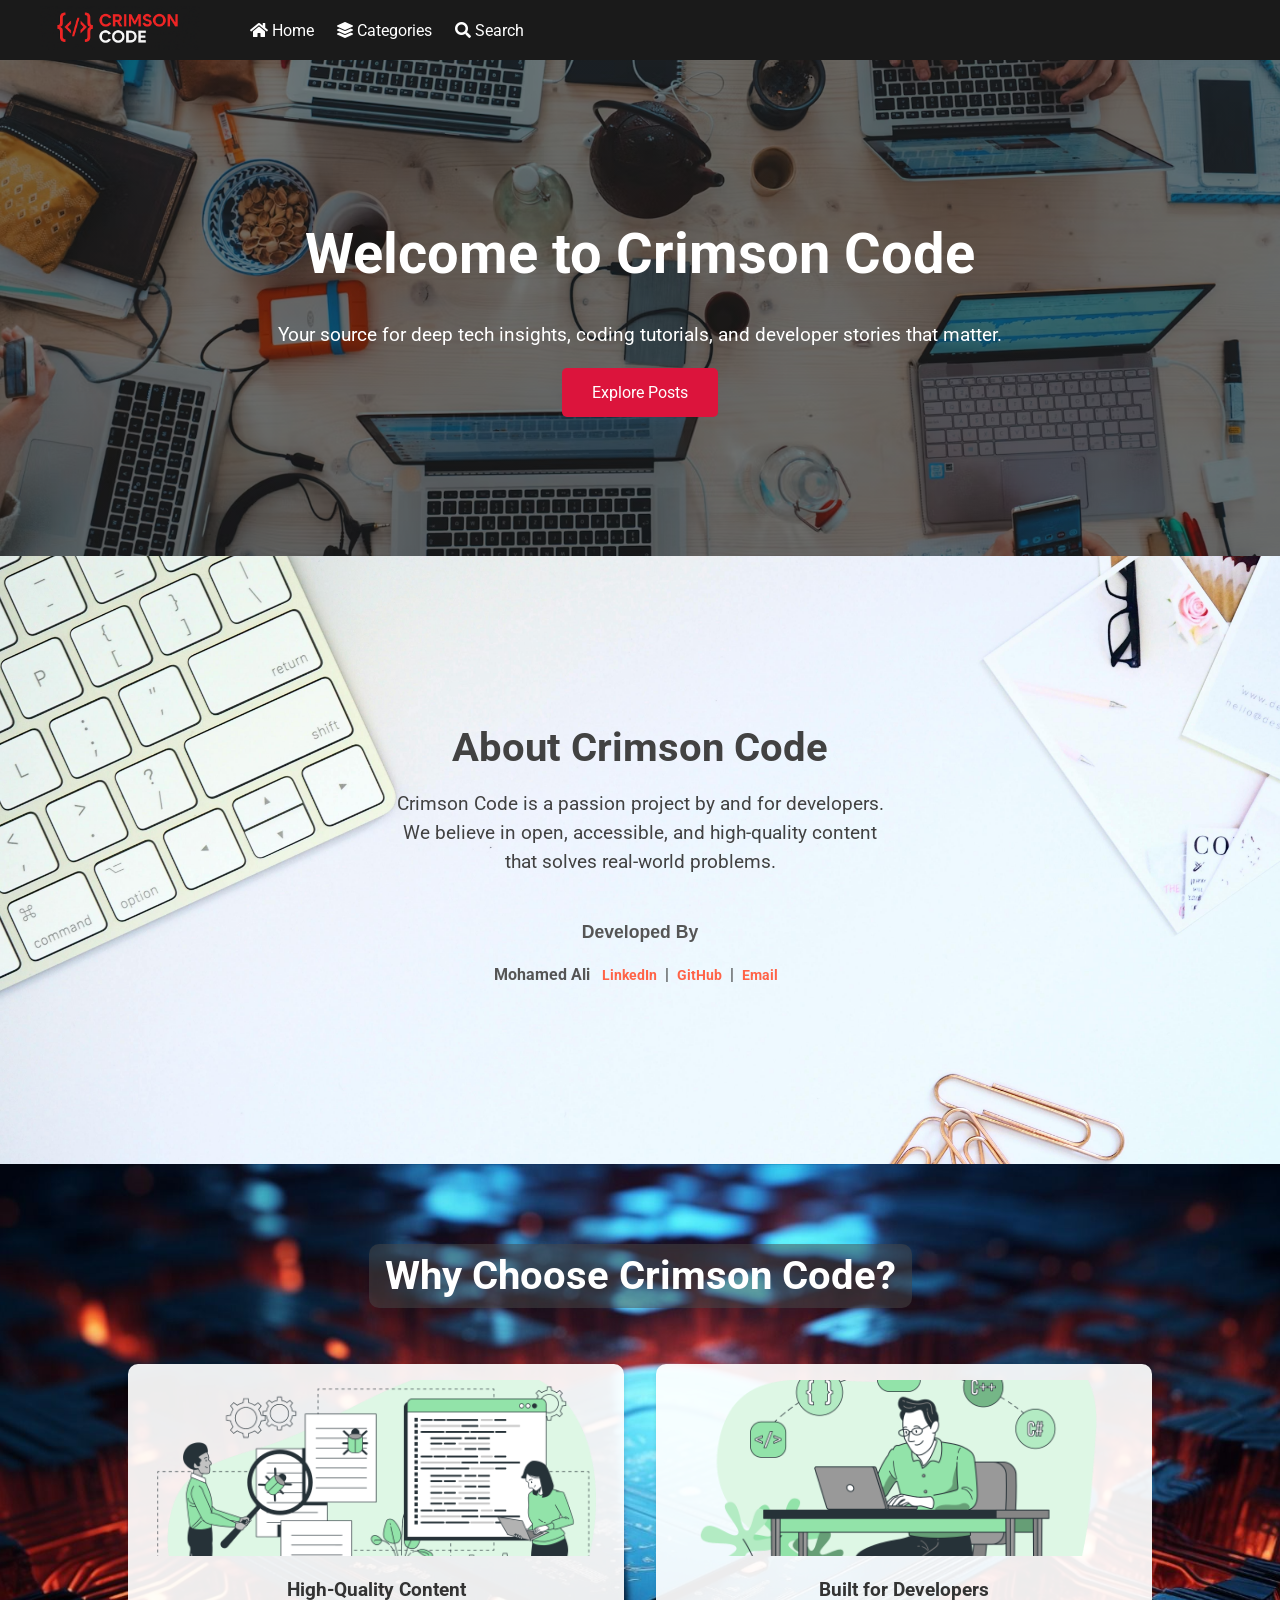
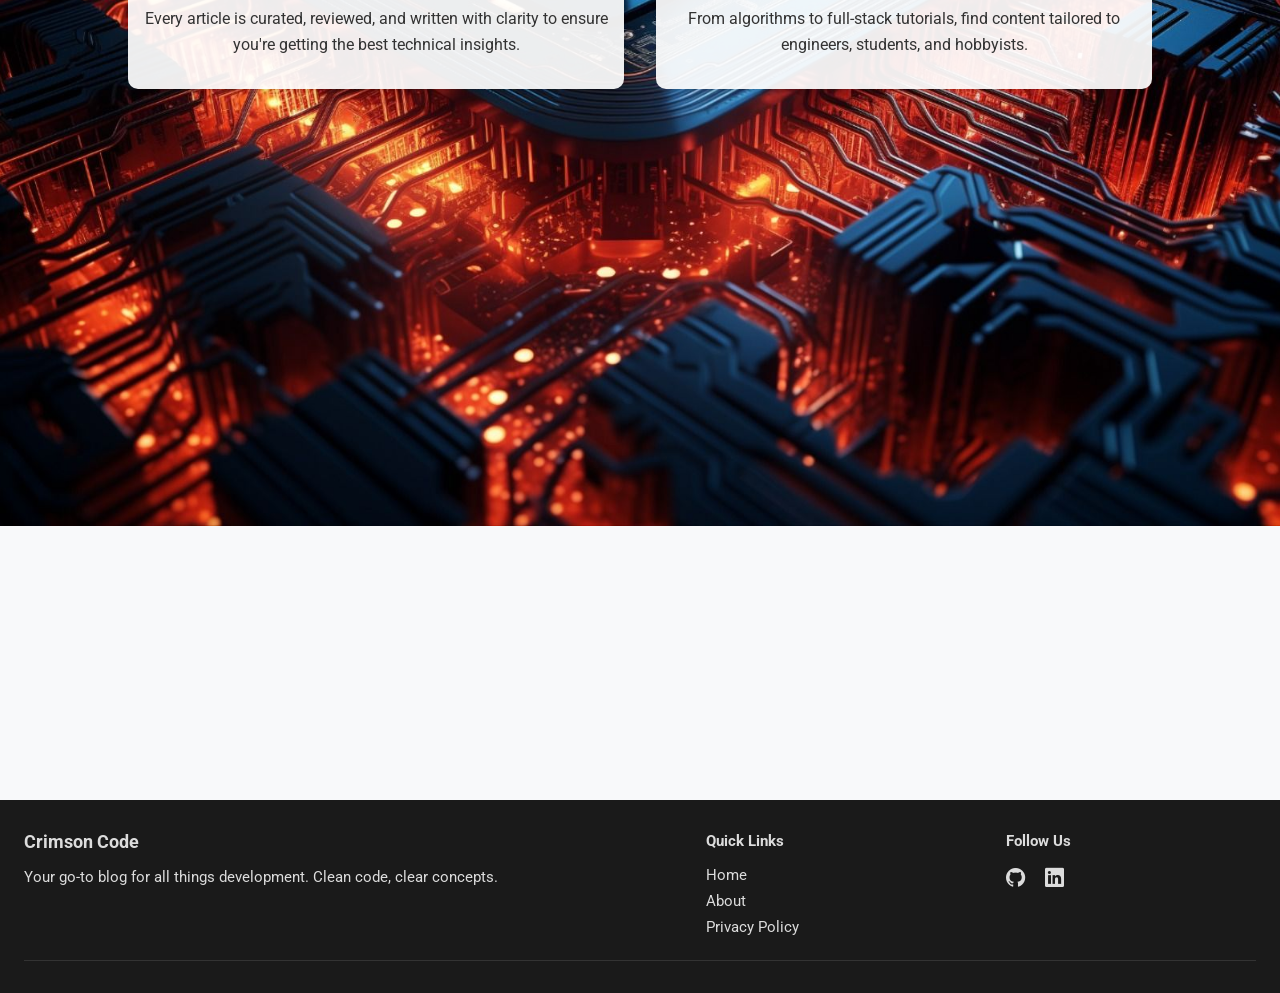
==== web_client/templates/index.html @ 05cb7710 "Implement the Landing page" ====
<!DOCTYPE html>
<html>

<head>
  <meta charset="UTF-8">
  <meta name="viewport" content="width=device-width, initial-scale=1.0">
  <title>Crimson Code</title>


  <link rel="stylesheet" href="../static/styles/common.css" />
  <link rel="stylesheet" href="../static/styles/index.css" />

  <link rel="stylesheet" href="https://cdn.jsdelivr.net/npm/bootstrap-icons@1.3.0/font/bootstrap-icons.css" />

  <link href="https://fonts.googleapis.com/css2?family=Roboto:wght@400;700&display=swap" rel="stylesheet">
  <link href="https://fonts.googleapis.com/css2?family=Poppins:wght@600&family=Roboto&display=swap" rel="stylesheet">

  <link rel="stylesheet" href="https://cdnjs.cloudflare.com/ajax/libs/font-awesome/5.15.3/css/all.min.css">
  <script src="https://code.jquery.com/jquery-3.6.0.min.js"></script>
  <script src="https://cdn.jsdelivr.net/npm/js-cookie@2/src/js.cookie.min.js"></script>

  <link href="https://unpkg.com/aos@2.3.1/dist/aos.css" rel="stylesheet" />
</head>

<body>

  <header class="navbar">
    <div class="logo">
      <img src="../static/images/crimson_code_logo.png">
    </div>



    <i class="fas fa-bars menu-bar"></i>

    <div class="navbar-buttons">
      <ul class="nav-left-buttons">
        <li class="home-btn">
          <a href="home.html">
            <i class="fas fa-home"></i>
            Home
          </a>
        </li>

        <li class="categories-btn">

          <div class="category-details">
            <i class="fas fa-layer-group"></i>
            <span>Categories</span>
          </div>

          <ul class="category-dropdown">

          </ul>
        </li>

        <li class="view-search-btn">
          <i class="fas fa-search"></i>
          Search
        </li>
      </ul>



      <div class="mobile-view-logout-btn">
        <i class="fas fa-sign-out-alt fa-flip-horizontal"></i>
        Logout
      </div>



      <ul class="nav-right-buttons">
        <li class="login-signup-btn">
          <button class="navbar-login-btn">
            <i class="fas fa-sign-in-alt"></i>
            Login
          </button>

          <button class="navbar-signup-btn">
            <i class="bi bi-person-plus-fill"></i>
            Sign Up
          </button>
        </li>

      </ul>
      <ul class="user-profile" style="display: none;">
        <li class="publish-btn" style="display: none;">
          <a href="post_form.html">
            <i class="fas fa-pencil-alt"></i>
            Publish
          </a>
        </li>

        <li class="profile-details">
          <div class="profile-pic">
            <img src="" alt="" />
          </div>
          <span class="user-name"></span>
        </li>
        <li class="profile-dropdown">
          <button class="view-profile">View Profile</button>
          <button class="logout-btn">Logout</button>
        </li>
      </ul>
    </div>
    <div class="search-container" style="display: none;">

      <div class="tag-dropdown">
        <button id="tag-dropdown-btn">Tags <i class="bi bi-caret-down-fill"></i></button>
        <div class="tag-dropdown-content">
          <input type="text" class="tag-search" placeholder="Search tags..." />
          <div class="tag-checkboxes">

          </div>
        </div>
      </div>

      <input class="main-search-input" type="search" placeholder="Search..." />
      <i class="fas fa-search"></i>
      <button class="close-search-btn">&times;</button>
    </div>
  </header>

  <main class="landing-page">

    <!-- Hero Section -->
    <section class="hero" data-aos="fade-up">
      <h1>Welcome to Crimson Code</h1>
      <p>Your source for deep tech insights, coding tutorials, and developer stories that matter.</p>
      <a href="home.html" class="explore-btn">Explore Posts</a>
    </section>

    <!-- ABOUT -->
    <section id="about" class="about" data-aos="fade-up">
      <div class="container">
        <h2>About Crimson Code</h2>
        <p class="about_content">Crimson Code is a passion project by and for developers. We believe in open,
          accessible,
          and high-quality content that solves real-world problems.
        </p>
        <div class="team">
          <h3>Developed By</h3>
          <div class="team-member">
            <p>Mohamed Ali</p>
            <div class="member_links">
              <a href="https://www.linkedin.com/in/mohamed-ali7/" target="_blank" class="linkedin_link">LinkedIn</a> |
              <a href="https://github.com/Mohamed-Ali7" target="_blank" class="github_link">GitHub</a> |
              <a href="mailto:mohammed.ali17955@gmail.com" target="_blank" class="email_link">Email</a>
            </div>
          </div>
        </div>
      </div>
    </section>

    <!-- FEATURES -->
    <section class="features" data-aos="fade-up">
      <div class="container">
        <h2>Why Choose Crimson Code?</h2>
        <div class="feature-grid">
          <div class="feature" data-aos="zoom-in">
            <div class="img_container">
              <img src="../static/images/landing_page_high_quality_content.png" alt="In-Depth Articles">
            </div>
            <h3>High-Quality Content</h3>
            <p>Every article is curated, reviewed, and written with clarity to ensure you're getting the best technical
              insights.</p>
          </div>
          <div class="feature" data-aos="zoom-in" data-aos-delay="100">
            <div class="img_container">
              <img src="../static/images/landing_page_developer.png" alt="In-Depth Articles">
            </div>
            <h3>Built for Developers</h3>
            <p>From algorithms to full-stack tutorials, find content tailored to engineers, students, and hobbyists.</p>
          </div>
          <div class="feature" data-aos="zoom-in" data-aos-delay="200">
            <div class="img_container">
              <img src="../static/images/landing_page_community.png" alt="In-Depth Articles">
            </div>
            <h3>Community Driven</h3>
            <p>Join a growing network of tech enthusiasts who share, discuss, and grow together.</p>
          </div>
        </div>
      </div>
    </section>

    <!-- FEATURED POSTS -->
    <section class="featured-posts" data-aos="fade-up">
      <div class="container">
        <h2>Featured Posts</h2>
        <div class="post-grid">
          
        </div>
      </div>
    </section>



  </main>


  <footer class="site-footer">
    <div class="footer-container">
      <div class="footer-about">
        <h3>Crimson Code</h3>
        <p>Your go-to blog for all things development. Clean code, clear concepts.</p>
      </div>

      <div class="footer-links">
        <h4>Quick Links</h4>
        <ul>
          <li><a href="home.html">Home</a></li>
          <li><a href="about.html">About</a></li>
          <li><a href="privacy.html">Privacy Policy</a></li>
        </ul>
      </div>

      <div class="footer-social">
        <h4>Follow Us</h4>
        <div class="social-icons">
          <a href="https://github.com/Mohamed-Ali7" target="_blank"><i class="bi bi-github"></i></a>
          <a href="https://www.linkedin.com/in/mohamed-ali7/" target="_blank"><i class="bi bi-linkedin"></i></a>
        </div>
      </div>
    </div>

    <div class="footer-bottom">
      <p></p>
    </div>
  </footer>
  <script src="https://unpkg.com/aos@2.3.1/dist/aos.js"></script>
  <script>
    AOS.init({
      duration: 1000,
      once: true,
    });
  </script>
</body>
<script src="../static/scripts/common.js"></script>
<script src="../static/scripts/index.js"></script>

</html>
---- web_client/static/styles/common.css ----
* {
  box-sizing: border-box;
  margin: 0;
  padding: 0;
  font-family: 'Roboto', sans-serif;
}

.hide {
  display: none !important;
}

input[type="search"]::-webkit-search-cancel-button {
  -webkit-appearance: none;
  appearance: none;
  display: none;
}

body {
  min-height: 100vh;
  background: white;
  color: #F0F0F0;
  display: flex;
  flex-direction: column;
  justify-content: space-between;
  overflow-y: scroll;
}

.navbar {
  position: relative;
  width: 100%;
  height: 3.75rem;
  background-color: #1a1a1a;
  display: flex;
  align-items: center;
  justify-content: space-between;
  padding: 0 2.5rem;
  box-shadow: 0 2px 4px rgba(0, 0, 0, 0.5);
}

.logo img {
  width: 10rem;
  cursor: pointer;
}


.search-container {
  position: absolute;
  top: 115%;
  left: 50%;
  transform: translateX(-50%);
  background-color: #292929;
  border-radius: 40px;
  padding: 0.6rem 1rem;
  display: flex;
  align-items: center;
  width: 40rem;
  gap: 1rem;
  z-index: 1000;
}

.tag-dropdown {
  position: relative;
  z-index: 1000;
}

#tag-dropdown-btn {
  padding: 0.4rem 0.7rem;
  border: none;
  border-radius: 40px;
  cursor: pointer;
  font-size: 0.8rem;
  width: 4.5rem;
  transition: color 0.3s;
  background: linear-gradient(to right, #e94545, #b8213d);
  color: #ffffff;
  margin-right: 0.3rem;
}

#tag-dropdown-btn i {
  color: #ffffff;
}

#tag-dropdown-btn:hover,
#tag-dropdown-btn.active {
  background: #b8213d;
}

#tag-dropdown-btn i {
  font-size: 0.6rem;
}

.tag-dropdown-content {
  display: none;
  position: absolute;
  top: 2.6rem;
  left: -20%;
  background-color: #1a1a1a;
  border: none;
  border-radius: 6px;
  box-shadow: 0 2px 6px rgba(0, 0, 0, 0.15);
  z-index: 1000;
}

.tag-dropdown-content .tag-search {
  font-size: 0.9rem;
  padding-left: 0;
  color: #fafafa;
  background-color: #3b3b3b;
  padding: 0.7rem;
  border-radius: 6px;
  margin-bottom: 0.5rem;
}

.tag-dropdown-content .tag-checkboxes {
  padding: 0.7rem;
  overflow-y: auto;
  max-height: 15rem;
  width: 11.4rem;
}

.tag-dropdown-content .tag-search::placeholder {
  font-size: 0.9rem;
  color: #a7a7a7;
}

.tag-dropdown-content label {
  display: block;
  margin-bottom: 5px;
  font-size: 0.9rem;
  scrollbar-gutter: stable;
}

.tag-dropdown-content label input {
  width: auto;
  margin-right: 0.5rem;

}

.tag-dropdown-content.open {
  display: block;
}

.search-input {
  border: none;
  flex: 1;
  padding: 0 0.75rem;
  outline: none;
}

.search-container input {
  background: transparent;
  border: none;
  outline: none;
  color: #fff;
  font-size: 1rem;
  width: 100%;
  padding: 0.35rem 0;
  padding-left: 0.5rem;
}

.search-container i {
  cursor: pointer;
  color: #ccc;
}

.close-search-btn {
  background: none;
  border: none;
  color: #ff6d86;
  font-size: 1.6rem;
  cursor: pointer;
  line-height: 1;
}

.navbar .menu-bar {
  cursor: pointer;
  display: none;
  font-size: 1.6rem;
}

.navbar-buttons {
  display: flex;
  justify-content: space-between;
  align-items: center;
  list-style: none;
  user-select: none;
  padding-left: 2.5rem;
  width: 100%;
}

.nav-left-buttons li,
.nav-right-buttons li {
  color: #ffffff;
  font-size: 1rem;
  cursor: pointer;
  transition: color 0.3s;
  display: inline-block;
  margin: 0 0.6rem;
}

.nav-left-buttons .home-btn a {
  text-decoration: none;
  user-select: none;
  color: #ffffff;
}

.nav-left-buttons .categories-btn {
  position: relative;
}

.category-dropdown {
  position: absolute;
  top: 180%;
  right: 0;
  background-color: #2b2b2b;
  list-style: none;
  padding: 0.5rem 1rem;
  margin-top: 0.5rem;
  border-radius: 5px;
  box-shadow: 0 4px 8px rgba(0, 0, 0, 0.3);
  width: 13rem;
  max-height: 18rem;
  z-index: 1000;
  cursor: auto;
  display: none;
  overflow: auto;
  scrollbar-gutter: stable;
}

.categories-btn .category-dropdown li {
  margin: 0.6rem 0;
  font-size: 0.9rem;
  cursor: auto;
}

.category-dropdown li a {
  cursor: pointer;
  transition: color 0.3s;
  color: #ffffff;
  text-decoration: none;
  user-select: none;
}

.category-dropdown li a:hover {
  color: #E94560;
}

.navbar-buttons .active {
  color: #E94560;
}

.home-btn a:hover,
.categories-btn:hover,
.mobile-view-logout-btn:hover,
.view-search-btn:hover {
  color: #E94560;
}

.navbar-buttons .mobile-view-logout-btn {
  display: none;
}



.navbar-buttons .login-signup-btn {
  margin: 0 0;
  display: none;
  cursor: auto;
  list-style: none;
}

.login-signup-btn button {
  padding: 0.4rem 0.7rem;
  border: none;
  border-radius: 5px;
  cursor: pointer;
  font-size: 1rem;
  transition: background-color 0.3s, color 0.3s;
}

.login-signup-btn button i {
  display: none;
}

.navbar-login-btn {
  background-color: #4e4e4e;
  margin-right: 0.5rem;
  color: #ffffff;
}

.navbar-login-btn:hover {
  background-color: #ffffff;
  color: #1a1a1a;
}

.navbar-signup-btn {
  background-color: #9E1B32;
  color: #ffffff;
}

.navbar-signup-btn:hover {
  background-color: #ffffff;
  color: #1a1a1a;
}

.navbar-buttons .user-profile {
  position: relative;
  display: flex;
  margin: 0 0.6rem;
  gap: 2rem;
}

.publish-btn {
  list-style: none;
}

.publish-btn a {
  background-color: #1b9e77;
  color: #ffffff;
  border: none;
  padding: 0.5rem 1rem;
  font-size: 1rem;
  border-radius: 5px;
  cursor: pointer;
  display: flex;
  align-items: center;
  justify-content: center;
  gap: 0.5rem;
  font-weight: bold;
  transition: background-color 0.2s ease;
  text-decoration: none;
  user-select: none;
}

.publish-btn a:hover {
  background-color: #009468;
}

.profile-details {
  display: flex;
  justify-content: space-between;
  align-items: center;
  font-size: 1rem;
  transition: color 0.3s;
  cursor: pointer;
}

.profile-pic {
  width: 2rem;
  height: 2rem;
  border-radius: 50%;
  margin-right: 0.25rem;
  overflow: hidden;
}

.profile-pic img {
  width: 100%;
  height: 100%;
  object-fit: cover;
}

.profile-details .user-name .fa {
  margin-left: 0.3rem;
}

.profile-dropdown {
  position: absolute;
  top: 129%;
  right: 0;
  background-color: #2b2b2b;
  list-style: none;
  padding: 0.2rem 0.7rem;
  margin-top: 0.5rem;
  border-radius: 10px;
  box-shadow: 0 4px 8px rgba(0, 0, 0, 0.3);
  z-index: 1000;
  cursor: auto;
  display: none;
  width: 10rem;
}

.profile-dropdown button {
  margin: 0.8rem 0;
  display: block;
  border: none;
  border-radius: 10px;
  padding: 0.5rem 0.5rem;
  font-size: 0.9rem;
  width: 100%;
  transition: background-color 0.3s, color 0.3s;
  cursor: pointer;
}

.profile-dropdown .view-profile {
  color: #fffdfd;
  background-color: #9E1B32;
}

.profile-dropdown .logout-btn {
 
  background-color: #4b4a4a;
  color: #fffdfd;
}

.profile-dropdown .logout-btn:hover {
  background-color: #ffffff;
  color: #9E1B32;
}

.profile-dropdown .view-profile:hover {
  background-color: #E94560;
}



.site-footer {
  background-color: #1a1a1a;
  color: #dcdcdc;
  padding: 2rem 1.5rem 1rem;
  font-size: 0.95rem;
}

.footer-container {
  display: flex;
  flex-wrap: wrap;
  justify-content: space-between;
  gap: 2rem;
  width: 100%;
  margin: auto;
}

.footer-container div {
  flex: 1 1 auto;
}

.footer-about p {
  margin-top: 1rem;
}

.footer-links ul {
  list-style: none;
  padding: 0;
  margin-top: 1rem;
}

.footer-links li {
  margin-bottom: 0.5rem;
}

.footer-links a,
.footer-social a {
  color: #dcdcdc;
  text-decoration: none;
  transition: color 0.3s ease;
}

.footer-links a:hover,
.footer-social a:hover {
  color: #ffffff;
}

.footer-social .social-icons a {
  margin-right: 1rem;
  font-size: 1.2rem;
}

.footer-social div{
  margin-top: 1rem;
}

.footer-bottom {
  text-align: center;
  border-top: 1px solid #333;
  margin-top: 1rem;
  padding-top: 1rem;
  font-size: 0.85rem;
  color: #999;
}



@media (max-width: 900px) {

  header.navbar {
    padding: 0 1.4rem;
  }
  
  .logo {
    margin-left: -1.5rem;
  }

  .search-container {
    width: 97%;
    box-shadow: 0 0px 4px 0.7px rgba(0, 0, 0, 0.5);
    gap: 0;
  }

  .navbar .menu-bar {
    display: block;
    transition: color 0.3s;
  }

  .navbar .menu-bar.active {
    color: #E94560;
  }

  .navbar-buttons {
    position: absolute;
    flex-direction: column;
    background-color: #1a1a1a;
    padding: 1rem 0.3rem;
    right: 0.2rem;
    top: 4rem;
    border-radius: 5px;
    width: 9.8rem;
    align-items: start;
    display: none;
    z-index: 1000;
  }

  .nav-left-buttons li,
  .nav-right-buttons li {
    display: block;
  }


  .user-profile {
    order: -2;
  }

  .profile-pic {
    width: 1.4rem;
    height: 1.4rem;
    display: inline-block;
  }

  .user-name .fa {
    display: none;
  }

  .user-profile .profile-dropdown {
    visibility: hidden;
  }

  .publish-btn {
    order: -1;
    margin: 0 0.6rem;
    margin-bottom: 1rem;
  }

  .publish-btn a {
    display: block;
    background-color: transparent;
    font-weight: normal;
    padding: 0;
  }

  .publish-btn a i {
    font-size: 0.9rem;
    margin-right: 0.1rem;
  }

  .publish-btn a:hover {
    background-color: transparent;
    color: #E94560;
  }

  .category-dropdown {
    top: 0;
    right: 7.2rem;
    padding: 0.5rem 1rem;
    width: 12rem;
    margin: 0;
  }

  .nav-left-buttons li,
  .nav-right-buttons .navbar-login-btn,
  .navbar-buttons .user-profile {
    margin-bottom: 1rem;
  }

  .navbar-buttons .login-signup-btn {
    flex-direction: column;
    margin-top: 1rem;
    align-items: start;
  }

  .login-signup-btn button i {
    display: inline;
    font-size: 18px;
  }

  .login-signup-btn button {
    padding: 0;
    font-size: 1rem;
    background-color: transparent;
    color: #ffffff;
    transition: backgroung-color 0s, color 0.3s;
    margin: 0 0.6rem;
  }

  .navbar-buttons .view-search-btn {
    margin: 0 0.6rem;
  }

  .close-search-btn {
    margin-left: 1rem;
  }

  .fa-sign-out-alt,
  .view-search-btn i {
    font-size: 18px;
  }

  .navbar-buttons .mobile-view-logout-btn {
    margin: 0 0.6rem;
    margin-top: 1rem;
    display: block;
    cursor: pointer;
  }

  .login-signup-btn button:hover {
    background-color: transparent;
    color: #E94560;
  }
}

@media (max-width: 21.875rem) {

  .navbar-buttons {
    display: flex;
    padding: 1rem 0;
    width: 8.8rem;
    right: 0.2rem;
  }

  .category-dropdown {
    top: 0;
    right: 6.76rem;
    width: 10.8rem;
    margin: 0;
    padding: 1rem 0.3rem;
  }

}
---- web_client/static/styles/index.css ----
.landing-page {
  background-color: #f8f9fa;
  color: #333;
  line-height: 1.6;
}

a {
  text-decoration: none;
  color: inherit;
}

section {
  padding: 80px 0;
}

.container {
  width: 80%;
  max-width: 1200px;
  margin: auto;
}

.hero {
  background: linear-gradient(rgba(0, 0, 0, 0.5), rgba(0, 0, 0, 0.5)),
    url('../images/landing_page_hero_background.avif') center/cover no-repeat;

  color: white;
  text-align: center;
  padding: 150px 20px;
  position: relative;
}

.hero h1 {
  font-size: 3.5rem;
  margin-bottom: 20px;
}

.hero p {
  font-size: 1.2rem;
  margin-bottom: 30px;
}

.explore-btn {
  background: crimson;
  color: white;
  padding: 15px 30px;
  font-size: 1rem;
  border: none;
  border-radius: 5px;
  cursor: pointer;
  text-decoration: none;
  transition: background 0.3s ease;
}

.explore-btn:hover {
  background: rgb(201, 14, 51);
}

.about {
  color: rgb(66, 66, 66);
  padding: 0;
  padding: 10rem 0;
  text-align: center;
  background: url('../images/about_background.jpg') no-repeat center center/cover;
}


.about .container {
  display: flex;
  flex-direction: column;
  align-items: center;
  justify-content: center;
}

.about h2 {
  font-size: 2.5rem;
}

.about .about_content {
  font-size: 1.2rem;
  border-radius: 10px;
  padding: 10px;
  line-height: 1.5;
  max-width: 32rem;
}


.about .team {
  margin-top: 2rem;
}

.about .team h3 {
  font-size: 1.1rem;
  margin-bottom: 1rem;
  color: #555555;
  font-family: 'Montserrat', sans-serif;
}

.about .team .team-member {
  display: flex;
  margin: 1rem 0;
  align-items: center;
  justify-content: space-between;
  gap: 0.3rem;
}

.about .team .team-member p {
  margin: 0;
  font-weight: bold;
  color: #555555;
  font-size: 1rem;
}

.member_links {
  display: flex;
  align-items: center;
}

.about .team .team-member a {
  color: #ff6347;
  text-decoration: none;
  font-weight: bold;
  transition: color 0.3s;
  font-size: 0.875rem;
  margin: 0 0.5rem;
}


.about .team .team-member a:hover {
  color: #e6533d;
}

.features {
  text-align: center;
  color: #ffffff;
  background: url('../images/landing_page_features.jpg') no-repeat center center/cover;
}

.features h2 {
  margin: 0 auto;
  padding: 0 1rem;
  margin-bottom: 3.5rem;
  color: white;
  font-size: 2.5rem;
  background-color: rgba(73, 73, 73, 0.5);
  width: fit-content;
  border-radius: 10px;
}

.feature-grid {
  display: flex;
  flex-wrap: wrap;
  align-items: stretch;
  justify-content: center;
  gap: 32px;
}

.feature {
  flex: 1 1 350px;
  background: #ffffffec;
  display: flex;
  flex-direction: column;
  align-items: center;
  padding: 16px;
  padding-bottom: 32px;
  border-radius: 10px;
  box-shadow: 0 2px 4px rgba(0, 0, 0, 0.1);
  transition: transform 0.3s;
  color: #333;
  max-width: 500px;
  transition: transform 0.3s;
}

.featur:hover {
  transform: scale(1.05);
}

.img_container {
  display: flex;
  align-items: center;
  width: 100%;
  border-radius: 10px;
  overflow: hidden;
  height: 11rem;
  margin-bottom: 20px;
}

.img_container img {
  width: 100%;
  margin-top: 5rem;
  border-radius: 10px;
}

.featured-posts {
  background: url('../images/landing_page_featured_posts.jpg') no-repeat center center/cover;
}

.featured-posts h2 {
  text-align: center;
  margin-bottom: 3.125rem;
  font-size: 2.5rem;
}

.post-grid {
  display: flex;
  gap: 2rem;
  flex-wrap: wrap;
  justify-content: center;
}

.post-card {
  flex: 1 1 400px;
  background: #ffffffbd;
  border-radius: 10px;
  transition: transform 0.3s ease;
  max-width: 600px;
  box-shadow: 0 0 12px rgba(0, 0, 0, 0.3);
  overflow: hidden;
  padding: 0.5rem;
}

.post-card img {
  width: 100%;
  height: 11rem;
  object-fit: cover;
  border-radius: 10px;
}

.post-content {
  padding: 0.7rem;
  display: flex;
  flex-direction: column;
  gap: 1rem;
}

.post-title {
  font-size: 1.4rem;
  margin: 0;
  line-height: 1.9rem;
  height: 3.8rem;
  display: -webkit-box;
  -webkit-line-clamp: 2;
  -webkit-box-orient: vertical;
  overflow: hidden;
}

.post-excerpt {
  font-size: 1rem;
  min-height: 2.5rem;
  display: -webkit-box;
  -webkit-line-clamp: 2;
  -webkit-box-orient: vertical;
  overflow: hidden;
}

.read-more {
  align-self: flex-start;
  color: #156fcf;
  font-weight: bold;
  text-decoration: none;
}

.read-more:hover {
  text-decoration: underline;
}



@media (max-width: 768px) {

  .container {
    width: 100%;
    padding: 0 0.5rem;
  }

  .feature-grid {
    flex-direction: column;
    align-items: center;
  }


  .img_container {
    margin-bottom: 10px;
    height: 10rem;
  }

  .img_container img {
    margin: 0;
  }

  .hero h1 {
    font-size: 2.5rem;
  }

  .container h2 {
    font-size: 2rem;
  }

  .featured-posts h2 {
    background-color: rgba(73, 73, 73, 0.5);
    color: #ffffff;
    border-radius: 10px;
    width: fit-content;
    margin: 3.125rem auto;
    margin-top: 0;
    padding: 0 1rem;
  }

  .post-grid {
    gap: 2.5rem;
    flex-direction: column;
    align-items: center;
  }

}
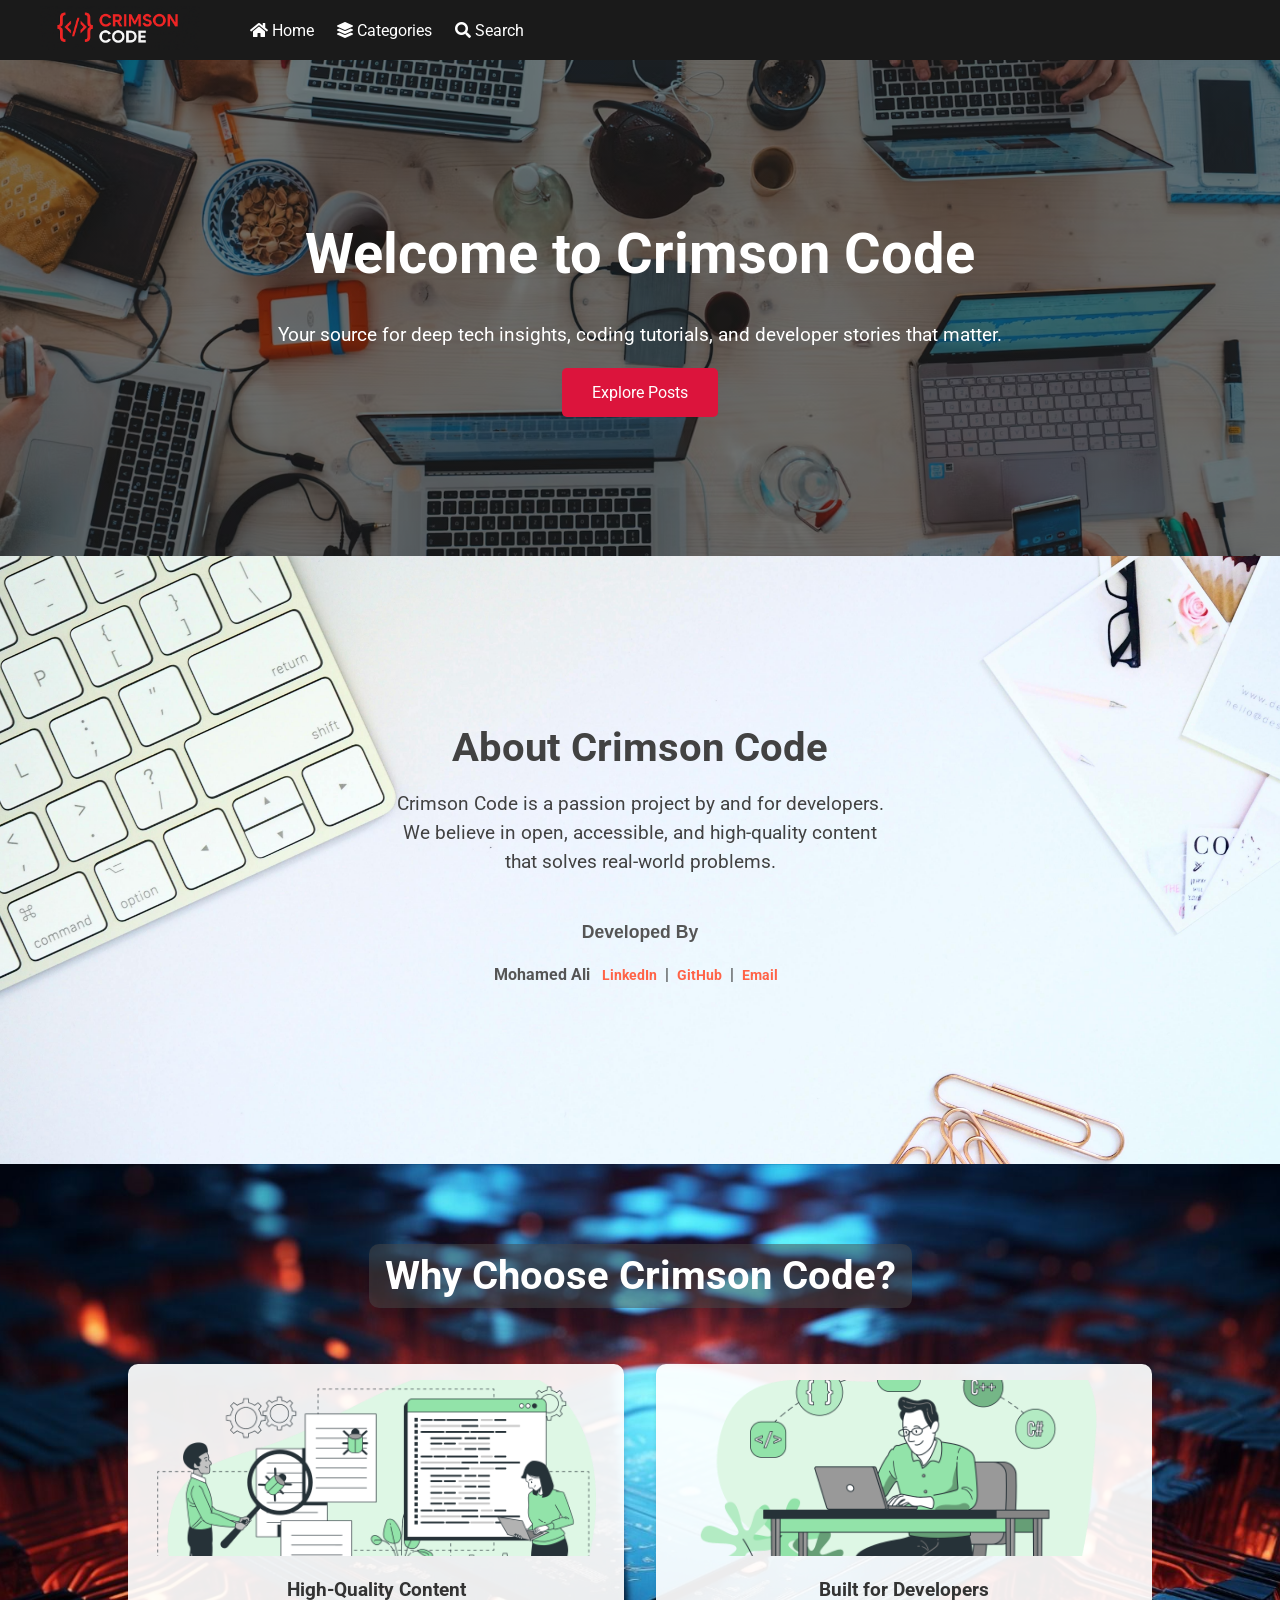
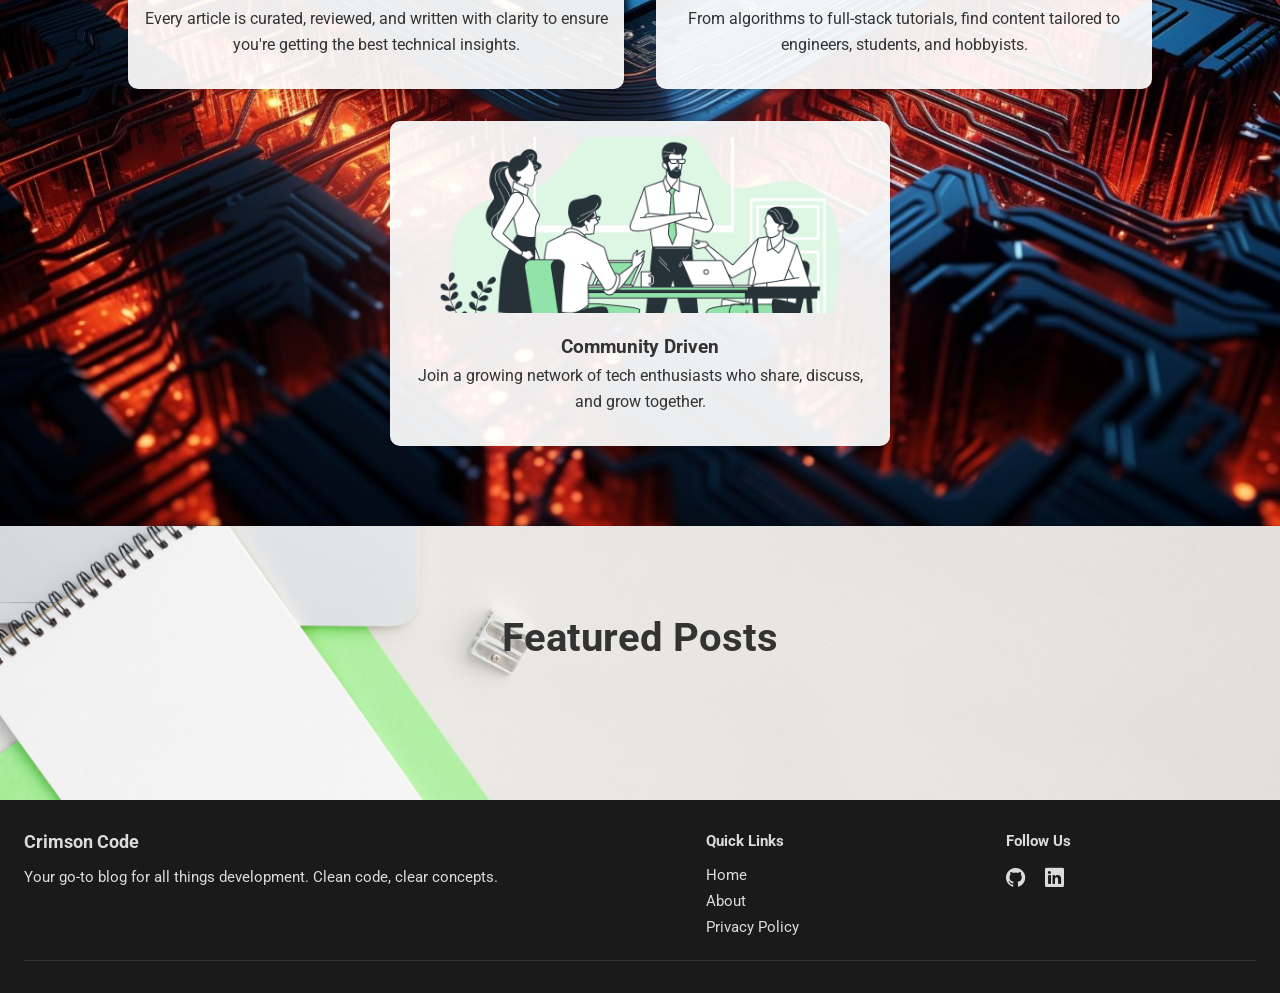
==== commit b0e1c93b: "Create centralized main.js for handling automatic token refresh across the application and update al" ====
--- a/web_client/templates/index.html
+++ b/web_client/templates/index.html
@@ -20,6 +20,7 @@
   <script src="https://cdn.jsdelivr.net/npm/js-cookie@2/src/js.cookie.min.js"></script>
 
   <link href="https://unpkg.com/aos@2.3.1/dist/aos.css" rel="stylesheet" />
+  <script src="https://cdn.jsdelivr.net/npm/sweetalert2@11"></script>
 </head>
 
 <body>
@@ -188,7 +189,7 @@
       <div class="container">
         <h2>Featured Posts</h2>
         <div class="post-grid">
-          
+
         </div>
       </div>
     </section>
@@ -235,6 +236,7 @@
     });
   </script>
 </body>
+<script src="../static/scripts/main.js"></script>
 <script src="../static/scripts/common.js"></script>
 <script src="../static/scripts/index.js"></script>
 
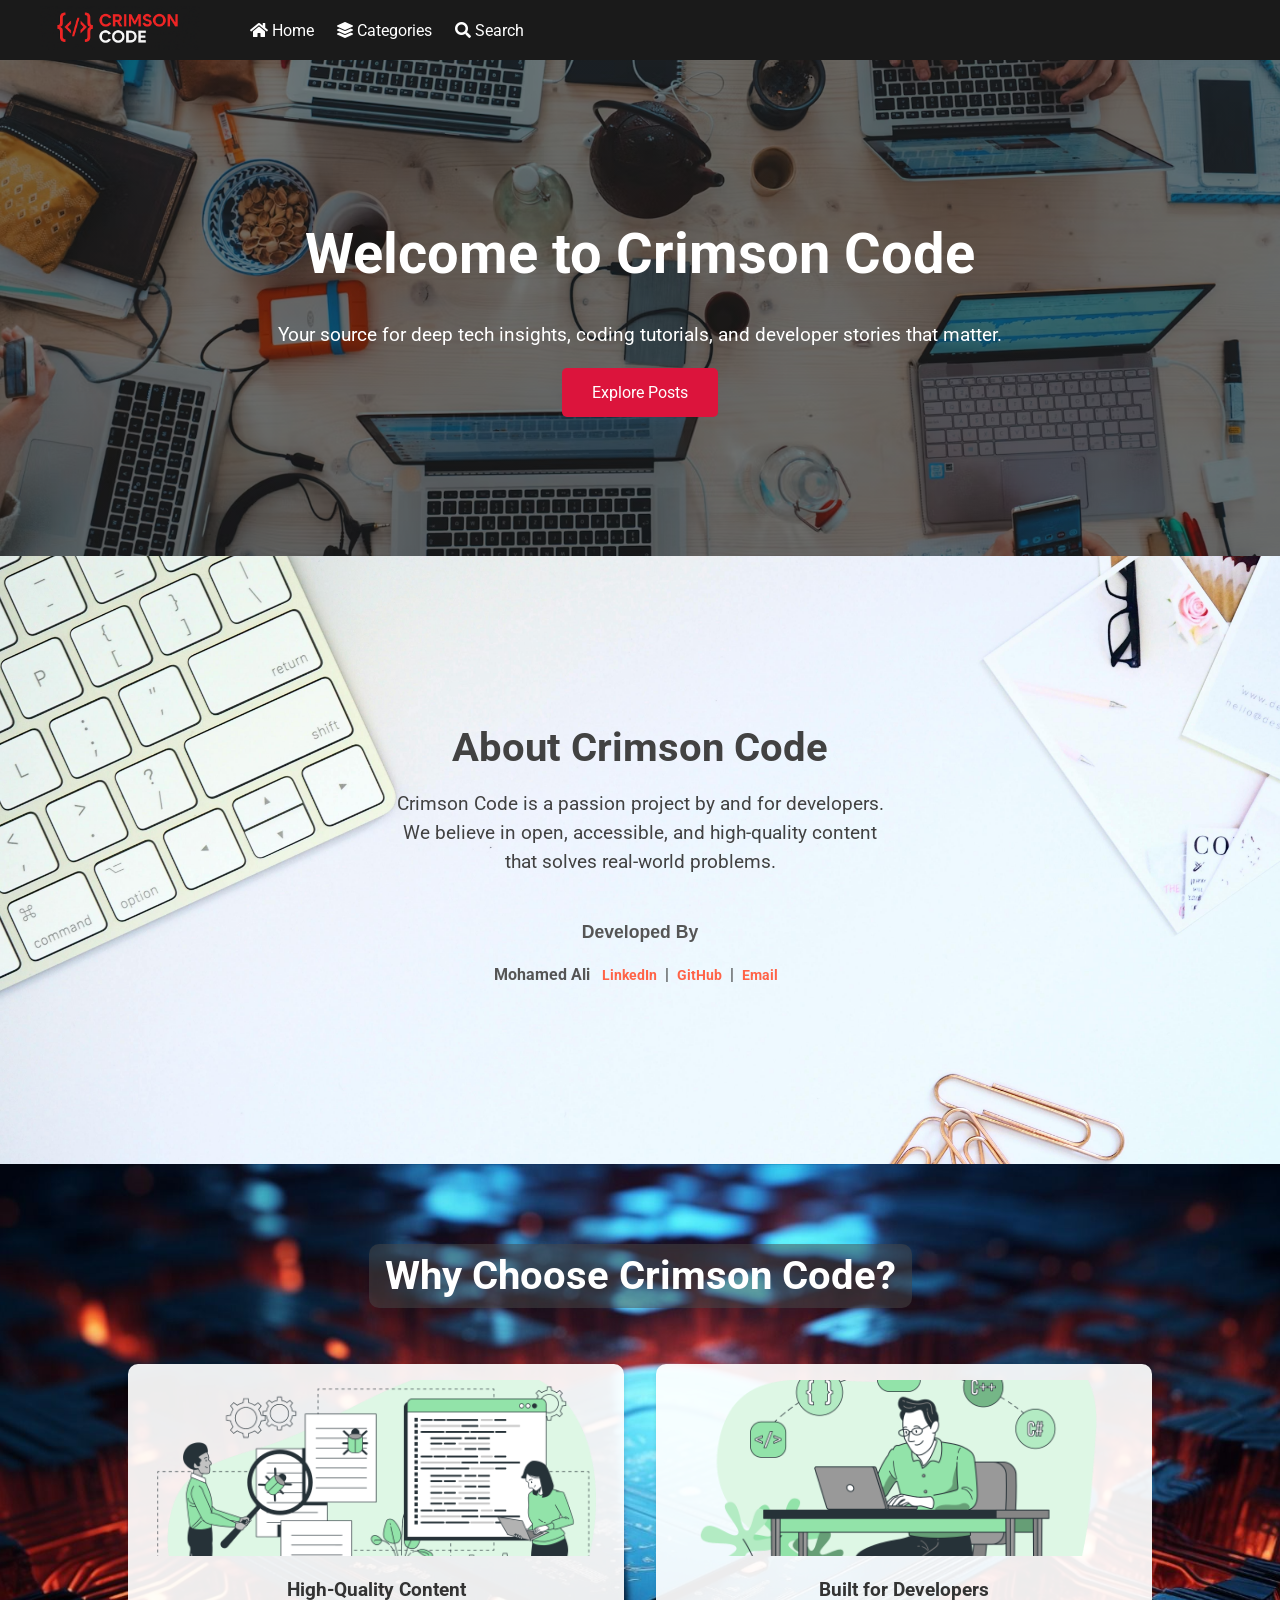
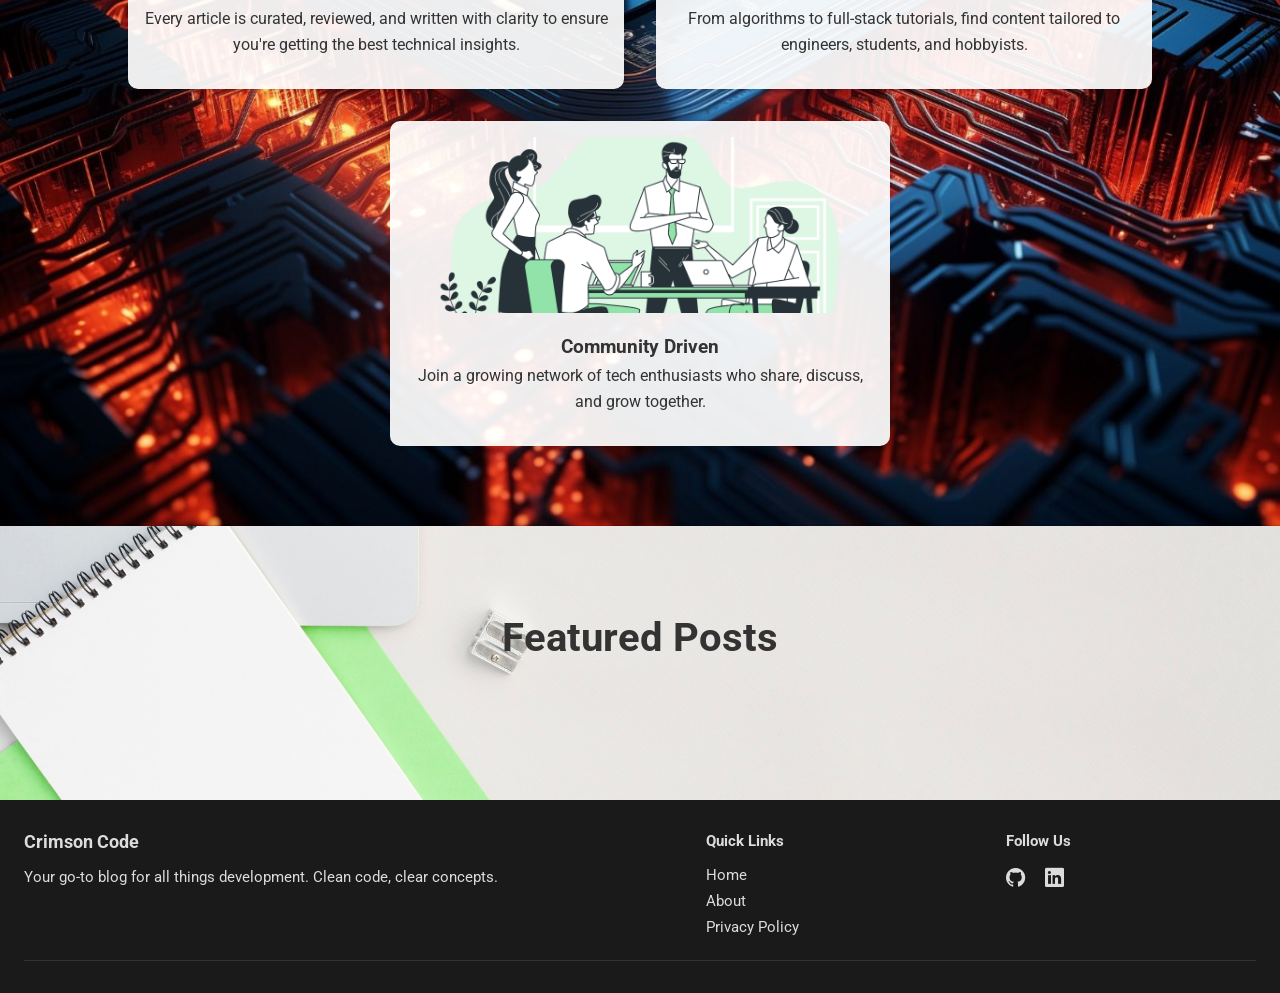
==== commit 45ec9605: "Integrate Quill editor and apply general UI design improvements" ====
--- a/web_client/templates/index.html
+++ b/web_client/templates/index.html
@@ -26,11 +26,9 @@
 <body>
 
   <header class="navbar">
-    <div class="logo">
+    <a href="index.html" class="logo">
       <img src="../static/images/crimson_code_logo.png">
-    </div>
-
-
+    </a>
 
     <i class="fas fa-bars menu-bar"></i>
 
--- a/web_client/static/styles/common.css
+++ b/web_client/static/styles/common.css
@@ -23,6 +23,34 @@
   flex-direction: column;
   justify-content: space-between;
   overflow-y: scroll;
+}
+
+.spinner-overlay {
+  position: fixed;
+  top: 0;
+  left: 0;
+  width: 100vw;
+  height: 100vh;
+  background-color: rgba(0, 0, 0, 0.4);
+  display: flex;
+  justify-content: center;
+  align-items: center;
+  z-index: 9999;
+}
+
+.spinner {
+  width: 60px;
+  height: 60px;
+  border: 6px solid #e0e0e0;
+  border-top-color: #ff3e3e;
+  border-radius: 50%;
+  animation: spin 1s linear infinite;
+}
+
+@keyframes spin {
+  to {
+    transform: rotate(360deg);
+  }
 }
 
 .navbar {
@@ -218,7 +246,7 @@
   margin-top: 0.5rem;
   border-radius: 5px;
   box-shadow: 0 4px 8px rgba(0, 0, 0, 0.3);
-  width: 13rem;
+  width: 14rem;
   max-height: 18rem;
   z-index: 1000;
   cursor: auto;
@@ -231,14 +259,17 @@
   margin: 0.6rem 0;
   font-size: 0.9rem;
   cursor: auto;
+  width: 100%;
 }
 
 .category-dropdown li a {
+  display: inline-block;
   cursor: pointer;
   transition: color 0.3s;
   color: #ffffff;
   text-decoration: none;
   user-select: none;
+  width: 100%;
 }
 
 .category-dropdown li a:hover {
@@ -359,8 +390,18 @@
   object-fit: cover;
 }
 
-.profile-details .user-name .fa {
-  margin-left: 0.3rem;
+.profile-details .user-name-wrapper {
+  display: flex;
+  justify-content: center;
+  align-items: center;
+  gap: 0.3rem;
+}
+
+.profile-details .user-name {
+  max-width: 8.75rem;
+  white-space: nowrap;
+  overflow: hidden;
+  text-overflow: ellipsis;
 }
 
 .profile-dropdown {
@@ -397,7 +438,7 @@
 }
 
 .profile-dropdown .logout-btn {
- 
+
   background-color: #4b4a4a;
   color: #fffdfd;
 }
@@ -464,7 +505,7 @@
   font-size: 1.2rem;
 }
 
-.footer-social div{
+.footer-social div {
   margin-top: 1rem;
 }
 
@@ -477,14 +518,27 @@
   color: #999;
 }
 
-
-
-@media (max-width: 900px) {
+@media (max-width: 1000px) {
 
   header.navbar {
     padding: 0 1.4rem;
   }
   
+  .navbar-buttons .user-profile {
+    gap: 1.5rem;
+  }
+
+  .profile-details .user-name {
+    max-width: 6rem;
+  }
+
+  .navbar-buttons {
+    padding-left: 1.5rem;
+  }
+}
+
+@media (max-width: 900px) {
+
   .logo {
     margin-left: -1.5rem;
   }
@@ -534,7 +588,9 @@
     display: inline-block;
   }
 
-  .user-name .fa {
+
+
+  .user-name-wrapper .fa {
     display: none;
   }
 
@@ -567,8 +623,8 @@
 
   .category-dropdown {
     top: 0;
-    right: 7.2rem;
-    padding: 0.5rem 1rem;
+    right: 7.1rem;
+    padding: 0.5rem 0.8rem;
     width: 12rem;
     margin: 0;
   }
--- a/web_client/static/styles/index.css
+++ b/web_client/static/styles/index.css
@@ -307,8 +307,6 @@
 
   .post-grid {
     gap: 2.5rem;
-    flex-direction: column;
-    align-items: center;
   }
 
 }
